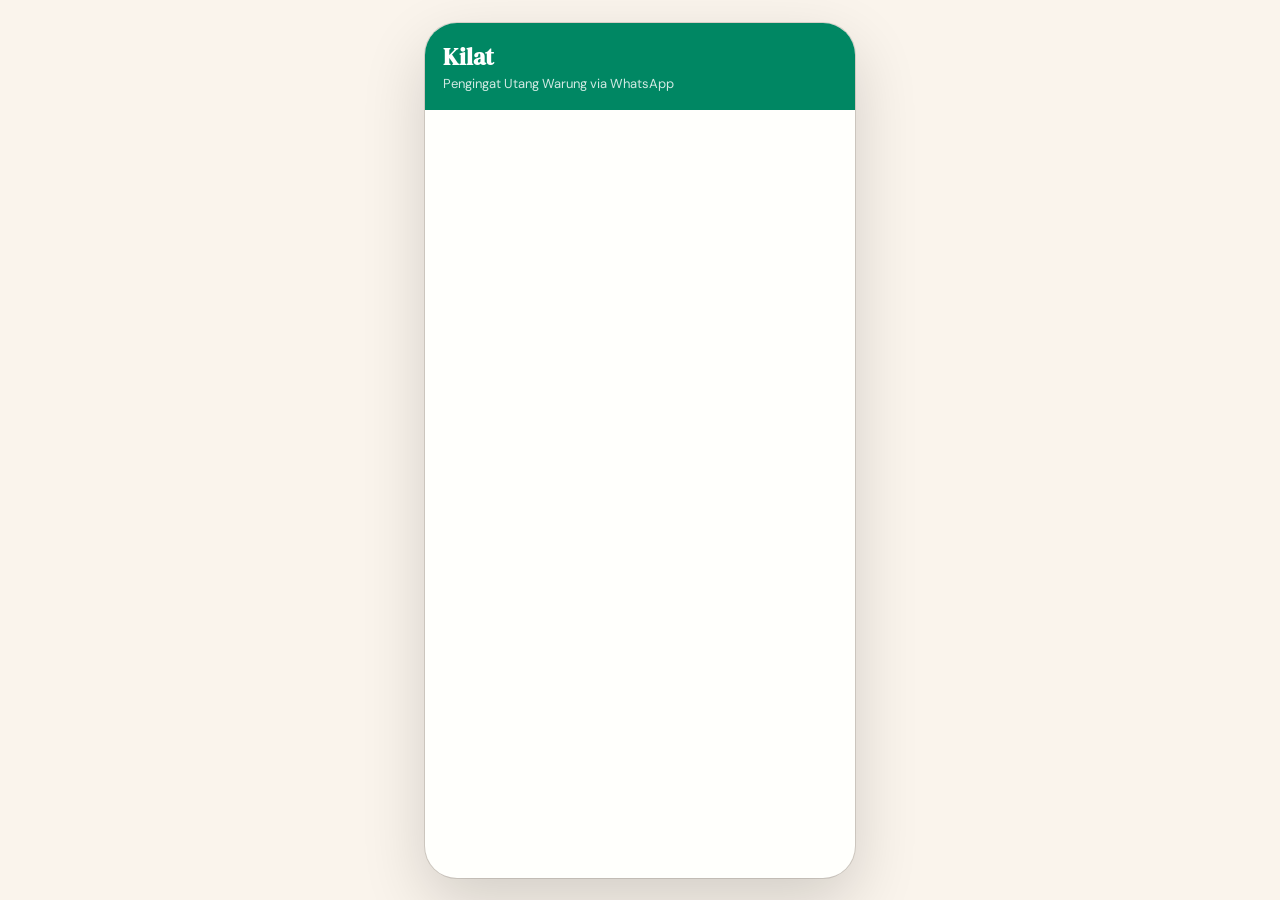
==== index.html @ 6e87257a "kilat: P0 scaffold, self-hosted DM fonts, i18n, IDR format, phone62, localStorage store Tests: 13/13" ====
<!DOCTYPE html>
<html lang="id">
<head>
  <meta charset="UTF-8">
  <meta name="viewport" content="width=device-width, initial-scale=1.0, maximum-scale=5.0">
  <meta name="theme-color" content="#0D9488">
  <meta name="description" content="Kilat — Pengingat Utang Warung via WhatsApp. Catat piutang pelanggan & kirim pengingat sopan.">
  <title>Kilat — Pengingat Utang Warung</title>
  <link rel="manifest" href="./manifest.webmanifest">
  <link rel="icon" type="image/png" sizes="192x192" href="./icons/icon-192.png">
  <link rel="apple-touch-icon" href="./icons/icon-192.png">
  <link rel="stylesheet" href="./styles.css">
</head>
<body>
  <main id="app" aria-live="polite"></main>
  <script type="module" src="./app.js"></script>
</body>
</html>
---- styles.css ----
/* Kilat — Warung Credit Reminder via WhatsApp
   Design tokens and responsive mobile shell from WarungPay Reminder.html */

@import url('./fonts/fonts.css');

:root {
  --bg: oklch(97% 0.012 75);
  --bg2: oklch(93% 0.014 75);
  --card: oklch(100% 0.004 75);
  --text: oklch(18% 0.02 60);
  --text2: oklch(42% 0.018 65);
  --text3: oklch(62% 0.014 65);
  --primary: oklch(52% 0.18 175);
  --primary-light: oklch(94% 0.06 175);
  --primary-dark: oklch(40% 0.18 175);
  --amber: oklch(68% 0.18 72);
  --amber-light: oklch(95% 0.06 80);
  --red: oklch(56% 0.22 25);
  --red-light: oklch(95% 0.06 25);
  --border: oklch(88% 0.014 75);
  --wa-green: #25D366;
  --wa-dark: #128C7E;
  --radius: 16px;
  --radius-sm: 10px;
  --font: 'DM Sans', -apple-system, BlinkMacSystemFont, sans-serif;
  --font-display: 'DM Serif Display', Georgia, serif;
}

[data-theme="dark"] {
  --bg: oklch(12% 0.01 200);
  --bg2: oklch(16% 0.01 200);
  --card: oklch(17% 0.012 200);
  --text: oklch(92% 0.008 75);
  --text2: oklch(72% 0.01 75);
  --text3: oklch(55% 0.01 75);
  --primary-light: oklch(25% 0.06 175);
  --amber-light: oklch(26% 0.06 80);
  --red-light: oklch(26% 0.06 25);
  --border: oklch(25% 0.01 200);
}

*, *::before, *::after {
  box-sizing: border-box;
  margin: 0;
  padding: 0;
  -webkit-tap-highlight-color: transparent;
}

html, body {
  width: 100%;
  max-width: 100vw;
  overflow-x: hidden;
  font-family: var(--font);
  background: var(--bg);
  color: var(--text);
  min-height: 100dvh;
  -webkit-font-smoothing: antialiased;
}

body {
  display: flex;
  justify-content: center;
  align-items: stretch;
}

#app {
  width: 100%;
  max-width: 430px;
  min-height: 100dvh;
  background: var(--card);
  display: flex;
  flex-direction: column;
  position: relative;
  overflow-x: hidden;
}

@media (min-width: 481px) {
  body {
    padding: 16px 0;
    align-items: center;
  }
  #app {
    min-height: min(860px, 95dvh);
    max-height: 95dvh;
    border-radius: 32px;
    box-shadow: 0 24px 64px rgba(0, 0, 0, 0.16), 0 0 0 1px var(--border);
    overflow: hidden;
  }
}

button,
input,
select,
textarea,
a.tap-target {
  font-family: var(--font);
  min-height: 44px;
}

button {
  cursor: pointer;
}

.screen-body {
  flex: 1;
  overflow-y: auto;
  overflow-x: hidden;
  display: flex;
  flex-direction: column;
  background: var(--bg);
}

/* Primary Header (Teal) */
.hero-header {
  background: var(--primary);
  color: #fff;
  padding: 20px 18px 18px;
}

.step-badge {
  display: inline-block;
  font-size: 11px;
  font-weight: 700;
  color: rgba(255, 255, 255, 0.85);
  background: rgba(255, 255, 255, 0.16);
  padding: 3px 10px;
  border-radius: 99px;
  letter-spacing: 0.5px;
  margin-bottom: 10px;
}

.hero-title {
  font-family: var(--font-display);
  font-size: 24px;
  line-height: 1.2;
  color: #fff;
}

.hero-subtitle {
  font-size: 13px;
  color: rgba(255, 255, 255, 0.82);
  margin-top: 4px;
}

/* Top Bar for subscreens */
.topbar {
  background: var(--card);
  border-bottom: 1px solid var(--border);
  padding: 12px 16px;
  display: flex;
  align-items: center;
  gap: 10px;
  flex-shrink: 0;
}

.back-btn {
  background: var(--bg2);
  border: none;
  border-radius: 10px;
  min-width: 44px;
  min-height: 44px;
  padding: 0 12px;
  display: inline-flex;
  align-items: center;
  justify-content: center;
  font-size: 18px;
  color: var(--text);
}

.field-group {
  display: flex;
  flex-direction: column;
  gap: 6px;
}

.field-label {
  font-size: 12px;
  font-weight: 600;
  color: var(--text2);
  letter-spacing: 0.3px;
  text-transform: uppercase;
}

.field-input {
  width: 100%;
  background: var(--bg);
  border: 1.5px solid var(--border);
  border-radius: var(--radius-sm);
  padding: 11px 14px;
  font-size: 15px;
  color: var(--text);
  outline: none;
  transition: border-color 0.15s;
}

.field-input:focus {
  border-color: var(--primary);
}

.btn-primary {
  width: 100%;
  background: var(--primary);
  color: #fff;
  border: none;
  border-radius: var(--radius-sm);
  font-weight: 700;
  font-size: 15px;
  padding: 13px 18px;
  display: inline-flex;
  align-items: center;
  justify-content: center;
  gap: 8px;
  box-shadow: 0 2px 10px oklch(52% 0.18 175 / 0.3);
  transition: transform 0.1s, opacity 0.15s;
  text-decoration: none;
}

.btn-primary:active {
  transform: scale(0.99);
}

.btn-secondary {
  width: 100%;
  background: var(--card);
  color: var(--text);
  border: 1.5px solid var(--border);
  border-radius: var(--radius-sm);
  font-weight: 600;
  font-size: 14px;
  padding: 11px 16px;
  display: inline-flex;
  align-items: center;
  justify-content: center;
  gap: 8px;
  text-decoration: none;
}

.btn-wa {
  background: var(--wa-dark);
  color: #fff;
  box-shadow: 0 2px 10px rgba(37, 211, 102, 0.3);
}

/* Risk Badges */
.risk-badge {
  display: inline-flex;
  align-items: center;
  gap: 5px;
  font-size: 11px;
  font-weight: 600;
  padding: 3px 9px;
  border-radius: 99px;
  white-space: nowrap;
}

.risk-dot {
  width: 6px;
  height: 6px;
  border-radius: 50%;
  display: inline-block;
}

.risk-Tinggi {
  background: var(--red-light);
  color: var(--red);
}
.risk-Tinggi .risk-dot {
  background: var(--red);
}

.risk-Sedang {
  background: var(--amber-light);
  color: var(--amber);
}
.risk-Sedang .risk-dot {
  background: var(--amber);
}

.risk-Rendah,
.risk-Lunas {
  background: var(--primary-light);
  color: var(--primary-dark);
}
.risk-Rendah .risk-dot,
.risk-Lunas .risk-dot {
  background: var(--primary);
}

/* Bottom Navigation */
.bottom-nav {
  display: flex;
  border-top: 1px solid var(--border);
  background: var(--card);
  flex-shrink: 0;
}

.bottom-nav-btn {
  flex: 1;
  display: flex;
  flex-direction: column;
  align-items: center;
  justify-content: center;
  padding: 8px 4px 10px;
  gap: 3px;
  background: none;
  border: none;
  min-height: 54px;
  color: var(--text3);
}

.bottom-nav-btn.active {
  color: var(--primary);
}

.bottom-nav-icon {
  font-size: 20px;
  line-height: 1;
}

.bottom-nav-label {
  font-size: 11px;
  font-weight: 600;
  letter-spacing: 0.2px;
}

.bottom-nav-dot {
  width: 4px;
  height: 4px;
  border-radius: 50%;
  background: var(--primary);
}

/* Modal / Bottom Sheet */
.sheet-backdrop {
  position: fixed;
  inset: 0;
  background: rgba(0, 0, 0, 0.48);
  display: flex;
  align-items: flex-end;
  justify-content: center;
  z-index: 100;
}

.sheet-panel {
  width: 100%;
  max-width: 430px;
  background: var(--card);
  border-radius: 20px 20px 0 0;
  padding: 20px 18px 24px;
  display: flex;
  flex-direction: column;
  gap: 14px;
  max-height: 90dvh;
  overflow-y: auto;
}

/* Undo Toast */
.undo-toast {
  position: fixed;
  bottom: 72px;
  left: 50%;
  transform: translateX(-50%);
  width: calc(100% - 32px);
  max-width: 398px;
  background: oklch(20% 0.02 200);
  color: #fff;
  border-radius: 12px;
  padding: 10px 14px;
  display: flex;
  align-items: center;
  justify-content: space-between;
  gap: 12px;
  box-shadow: 0 8px 24px rgba(0, 0, 0, 0.28);
  z-index: 90;
}

.undo-toast-btn {
  background: rgba(255, 255, 255, 0.16);
  color: #5eead4;
  border: none;
  border-radius: 8px;
  padding: 8px 12px;
  font-weight: 700;
  font-size: 13px;
  min-height: 44px;
}
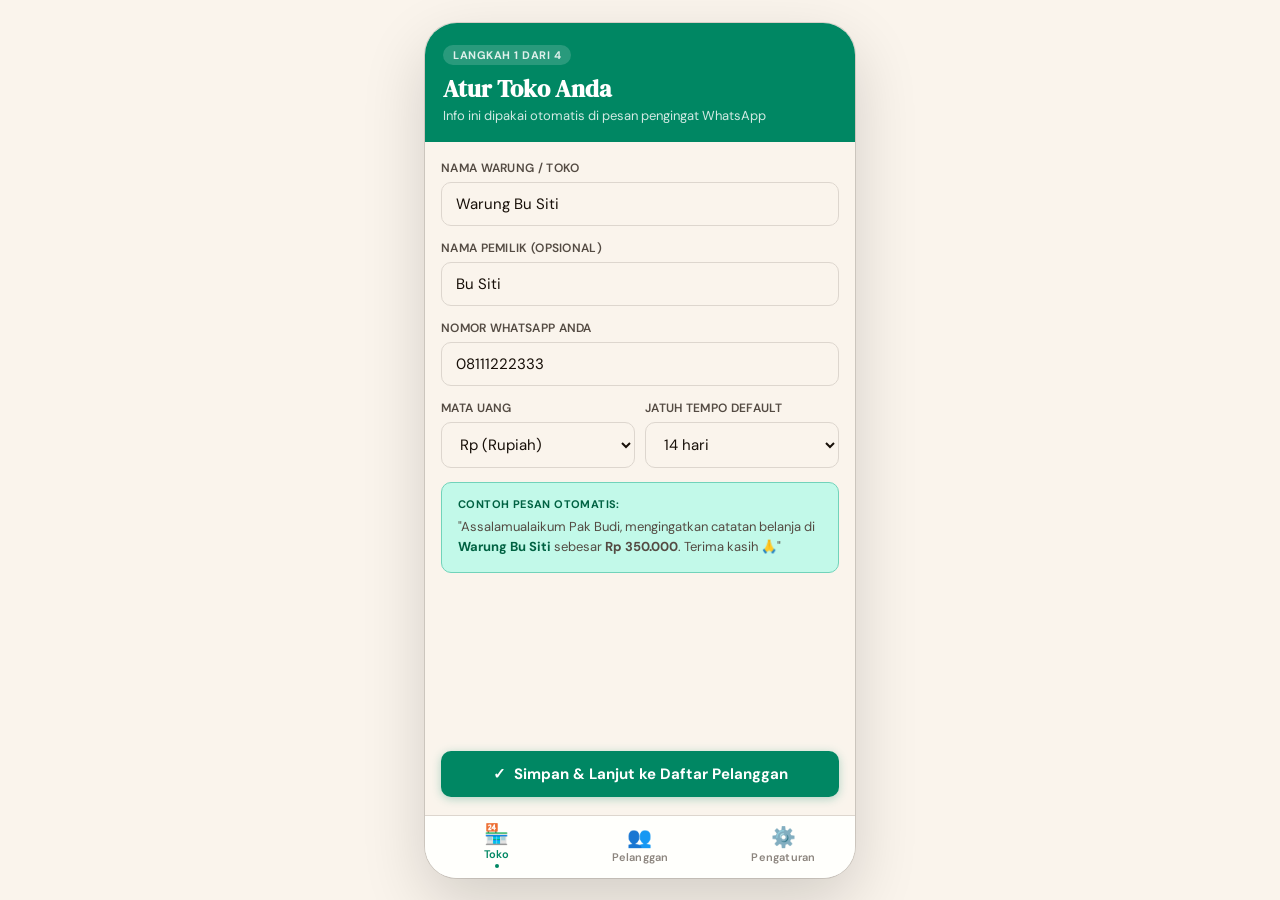
==== commit 9deb6ced: "kilat + followup-buddy: pre-launch review fixes, Play Billing (kilat_pro one-time; fub_pro monthly/y" ====
--- a/index.html
+++ b/index.html
@@ -12,7 +12,7 @@
   <link rel="stylesheet" href="./styles.css">
 </head>
 <body>
-  <main id="app" aria-live="polite"></main>
+  <main id="app"></main>
   <script type="module" src="./app.js"></script>
 </body>
 </html>
--- a/styles.css
+++ b/styles.css
@@ -92,7 +92,9 @@
 input,
 select,
 textarea,
-a.tap-target {
+.tap-target,
+.btn-primary,
+.btn-secondary {
   font-family: var(--font);
   min-height: 44px;
 }
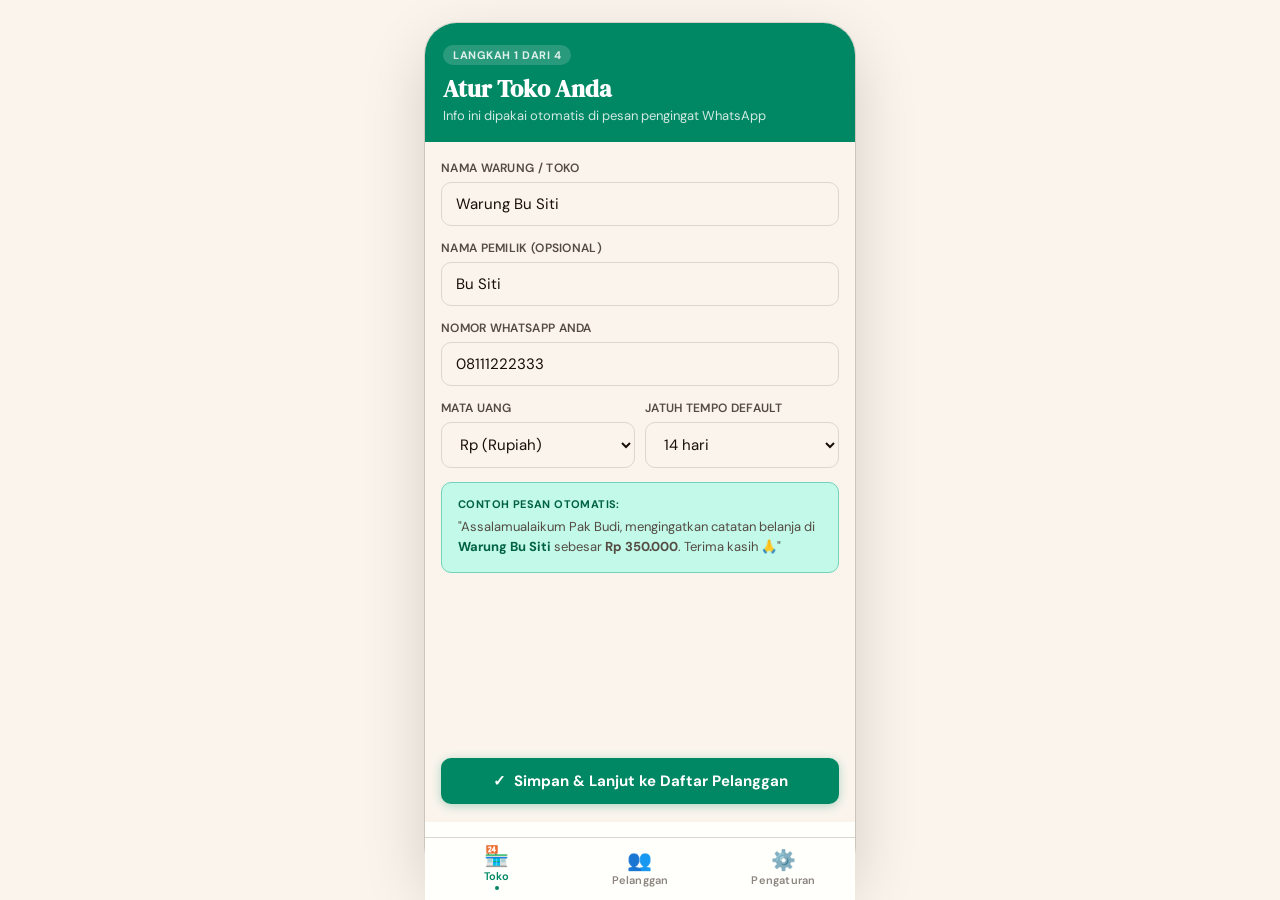
==== commit 30654a42: "Kilat is now Bonrapi: name, notebook icon, share lines, store copy Renamed 2026-11-04 (kilat reads a" ====
--- a/index.html
+++ b/index.html
@@ -4,8 +4,8 @@
   <meta charset="UTF-8">
   <meta name="viewport" content="width=device-width, initial-scale=1.0, maximum-scale=5.0">
   <meta name="theme-color" content="#0D9488">
-  <meta name="description" content="Kilat — Pengingat Utang Warung via WhatsApp. Catat piutang pelanggan & kirim pengingat sopan.">
-  <title>Kilat — Pengingat Utang Warung</title>
+  <meta name="description" content="Bonrapi — Pengingat Utang Warung via WhatsApp. Catat piutang pelanggan & kirim pengingat sopan.">
+  <title>Bonrapi — Pengingat Utang Warung</title>
   <link rel="manifest" href="./manifest.webmanifest">
   <link rel="icon" type="image/png" sizes="192x192" href="./icons/icon-192.png">
   <link rel="apple-touch-icon" href="./icons/icon-192.png">
--- a/styles.css
+++ b/styles.css
@@ -1,4 +1,4 @@
-/* Kilat — Warung Credit Reminder via WhatsApp
+/* Bonrapi — Warung Credit Reminder via WhatsApp
    Design tokens and responsive mobile shell from WarungPay Reminder.html */
 
 @import url('./fonts/fonts.css');
@@ -356,6 +356,100 @@
   overflow-y: auto;
 }
 
+/* Photo note thumbnails + full-screen viewer (v2) */
+.photo-thumb {
+  width: 44px;
+  height: 44px;
+  border-radius: 8px;
+  border: 1px solid var(--border);
+  padding: 0;
+  background: var(--bg2);
+  overflow: hidden;
+  flex-shrink: 0;
+}
+
+.photo-thumb img {
+  width: 100%;
+  height: 100%;
+  object-fit: cover;
+  display: block;
+}
+
+.photo-viewer {
+  position: fixed;
+  inset: 0;
+  background: rgba(0, 0, 0, 0.92);
+  z-index: 120;
+  display: flex;
+  flex-direction: column;
+  align-items: center;
+  justify-content: center;
+  gap: 12px;
+  padding: 16px;
+}
+
+.photo-viewer img {
+  max-width: 100%;
+  max-height: calc(100dvh - 140px);
+  object-fit: contain;
+  border-radius: 12px;
+}
+
+.photo-viewer-actions {
+  display: flex;
+  gap: 10px;
+  width: 100%;
+  max-width: 398px;
+}
+
+/* Statistik: weekly bars drawn with divs (v2) */
+.stats-bars {
+  display: grid;
+  grid-template-columns: repeat(8, 1fr);
+  gap: 6px;
+  align-items: end;
+  height: 140px;
+}
+
+.stats-bar-col {
+  display: flex;
+  flex-direction: column;
+  align-items: center;
+  gap: 4px;
+  height: 100%;
+  min-width: 0;
+}
+
+.stats-bar-track {
+  flex: 1;
+  width: 100%;
+  display: flex;
+  align-items: flex-end;
+  background: var(--bg2);
+  border-radius: 6px;
+  overflow: hidden;
+}
+
+.stats-bar-fill {
+  width: 100%;
+  background: var(--amber);
+  border-radius: 6px 6px 0 0;
+  transition: height 0.3s;
+}
+
+.stats-bar-fill.current {
+  background: var(--primary);
+}
+
+.stats-bar-label {
+  font-size: 9px;
+  color: var(--text3);
+  white-space: nowrap;
+  overflow: hidden;
+  text-overflow: ellipsis;
+  max-width: 100%;
+}
+
 /* Undo Toast */
 .undo-toast {
   position: fixed;
@@ -386,3 +480,39 @@
   font-size: 13px;
   min-height: 44px;
 }
+
+/* Bottom nav pinned on every screen (long screens like Settings used to push it off-screen). */
+.bottom-nav {
+  position: fixed;
+  bottom: 0;
+  left: 50%;
+  transform: translateX(-50%);
+  width: 100%;
+  max-width: 430px;
+  z-index: 50;
+  padding-bottom: env(safe-area-inset-bottom, 0px);
+}
+#app {
+  padding-bottom: calc(56px + env(safe-area-inset-bottom, 0px));
+}
+.undo-toast {
+  bottom: calc(68px + env(safe-area-inset-bottom, 0px));
+}
+
+/* Bonrapi brand mark (cream notebook + tick), sized to the surrounding text.
+   The tile variant carries the icon's teal ground so the mark reads on light surfaces. */
+.brand-mark {
+  display: inline-block;
+  width: 1.25em;
+  height: 1.25em;
+  object-fit: contain;
+  vertical-align: -0.25em;
+  flex-shrink: 0;
+}
+
+.brand-mark--tile {
+  background: #0D9488;
+  border-radius: 24%;
+  padding: 0.2em;
+  box-sizing: border-box;
+}
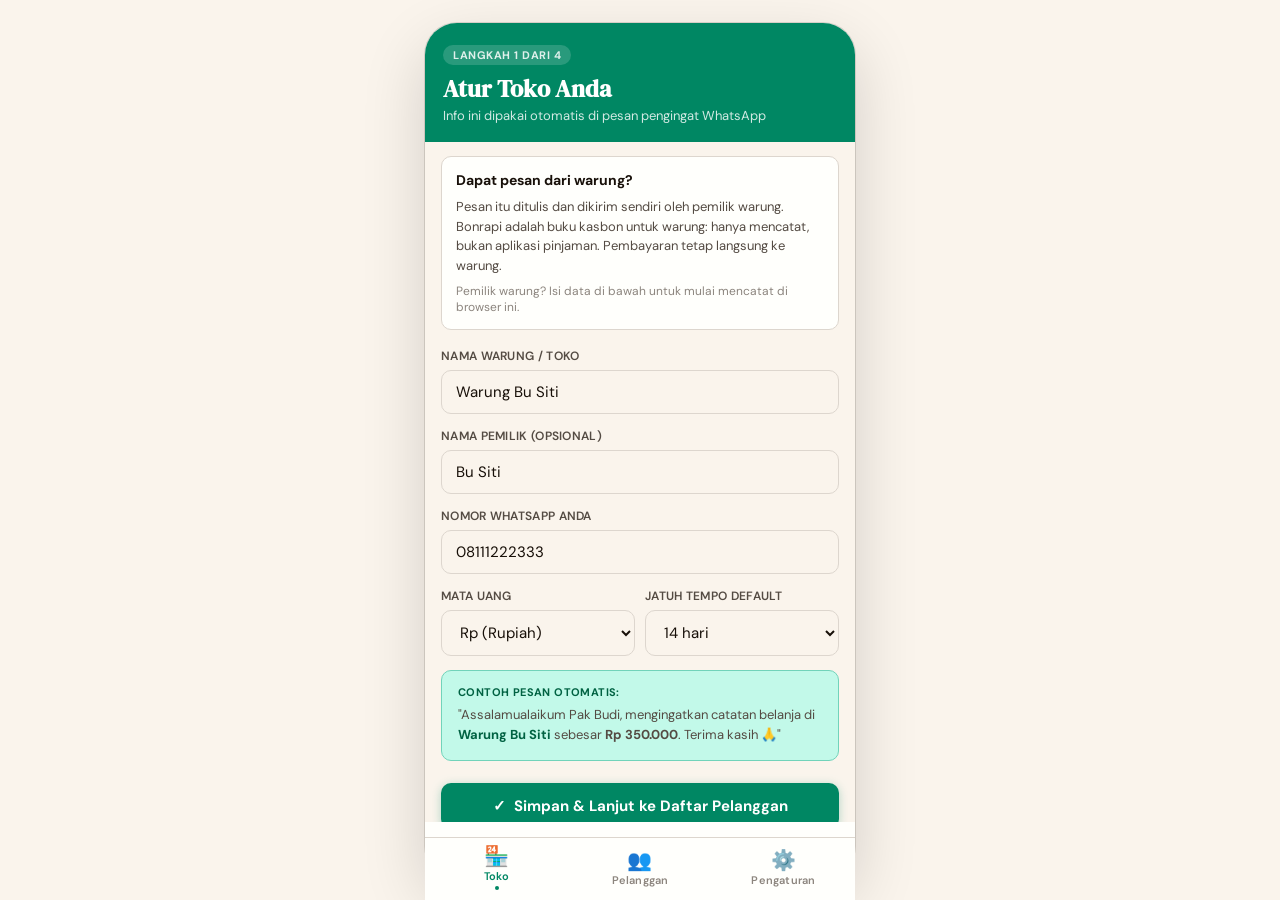
==== commit 6f90a4e4: "Bonrapi 1.3: every message brings a warung - Link page Worker (projects/kilat/link, bonrapi.sakredst" ====
--- a/index.html
+++ b/index.html
@@ -4,8 +4,19 @@
   <meta charset="UTF-8">
   <meta name="viewport" content="width=device-width, initial-scale=1.0, maximum-scale=5.0">
   <meta name="theme-color" content="#0D9488">
-  <meta name="description" content="Bonrapi — Pengingat Utang Warung via WhatsApp. Catat piutang pelanggan & kirim pengingat sopan.">
-  <title>Bonrapi — Pengingat Utang Warung</title>
+  <meta name="description" content="Buku kasbon warung: catat utang pelanggan dan kirim pengingat WhatsApp yang sopan. Gratis, bukan aplikasi pinjaman, data tetap di HP.">
+  <title>Bonrapi · Buku Kasbon Warung</title>
+  <!-- Link preview for old messages that still point here (1.3 messages link to bonrapi.sakredstudio.ca) -->
+  <meta property="og:type" content="website">
+  <meta property="og:site_name" content="Bonrapi">
+  <meta property="og:title" content="Bonrapi · Buku Kasbon Warung">
+  <meta property="og:description" content="Dicatat oleh pemilik warung. Bukan aplikasi pinjaman: pembayaran tetap langsung ke warung.">
+  <meta property="og:url" content="https://kilat.sakredstudio.ca/">
+  <meta property="og:image" content="https://bonrapi.sakredstudio.ca/og.jpg">
+  <meta property="og:image:width" content="1200">
+  <meta property="og:image:height" content="630">
+  <meta property="og:locale" content="id_ID">
+  <meta name="twitter:card" content="summary_large_image">
   <link rel="manifest" href="./manifest.webmanifest">
   <link rel="icon" type="image/png" sizes="192x192" href="./icons/icon-192.png">
   <link rel="apple-touch-icon" href="./icons/icon-192.png">
--- a/styles.css
+++ b/styles.css
@@ -237,6 +237,18 @@
   text-decoration: none;
 }
 
+/* Discreet text link (Pro sheet: "Punya kode peninjau?"). Keeps the 44px tap target. */
+.link-quiet {
+  background: none;
+  border: none;
+  padding: 0 8px;
+  align-self: center;
+  font-size: 13px;
+  font-weight: 500;
+  color: var(--text3);
+  text-decoration: underline;
+}
+
 .btn-wa {
   background: var(--wa-dark);
   color: #fff;
